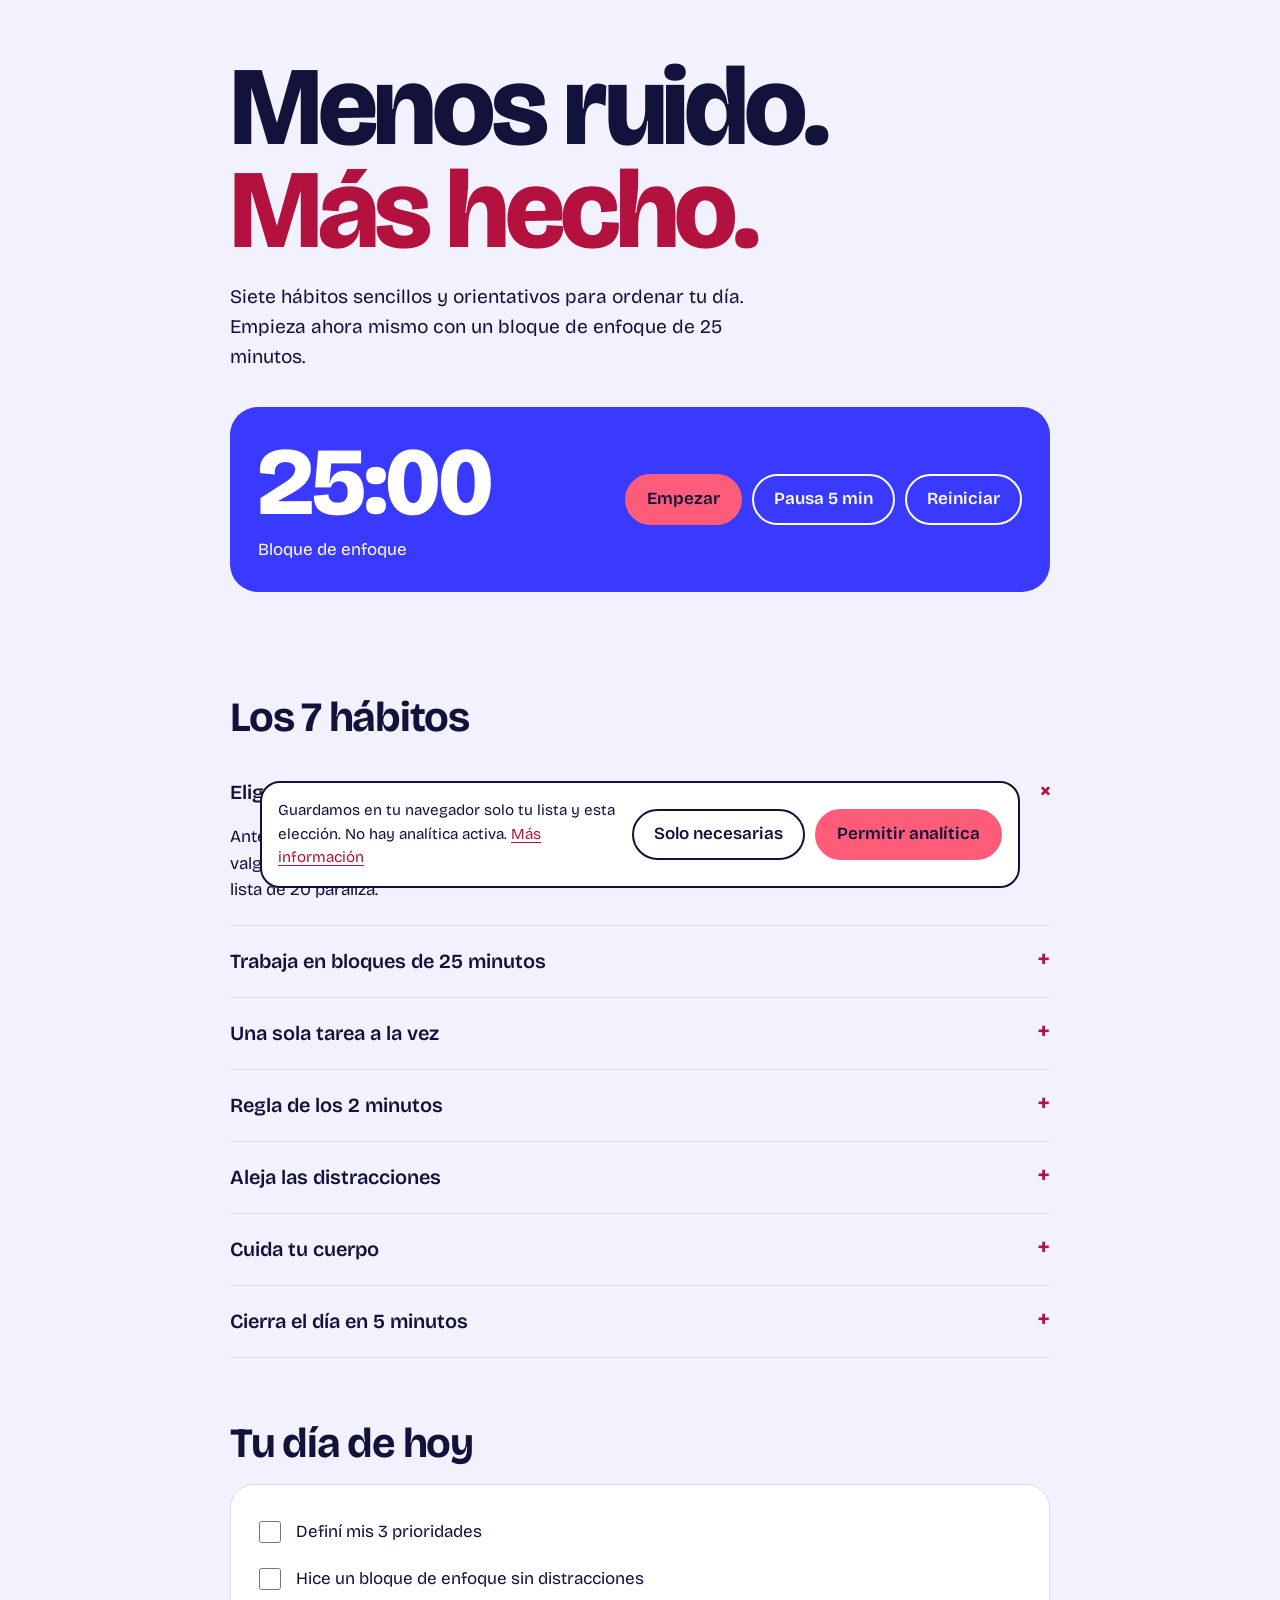
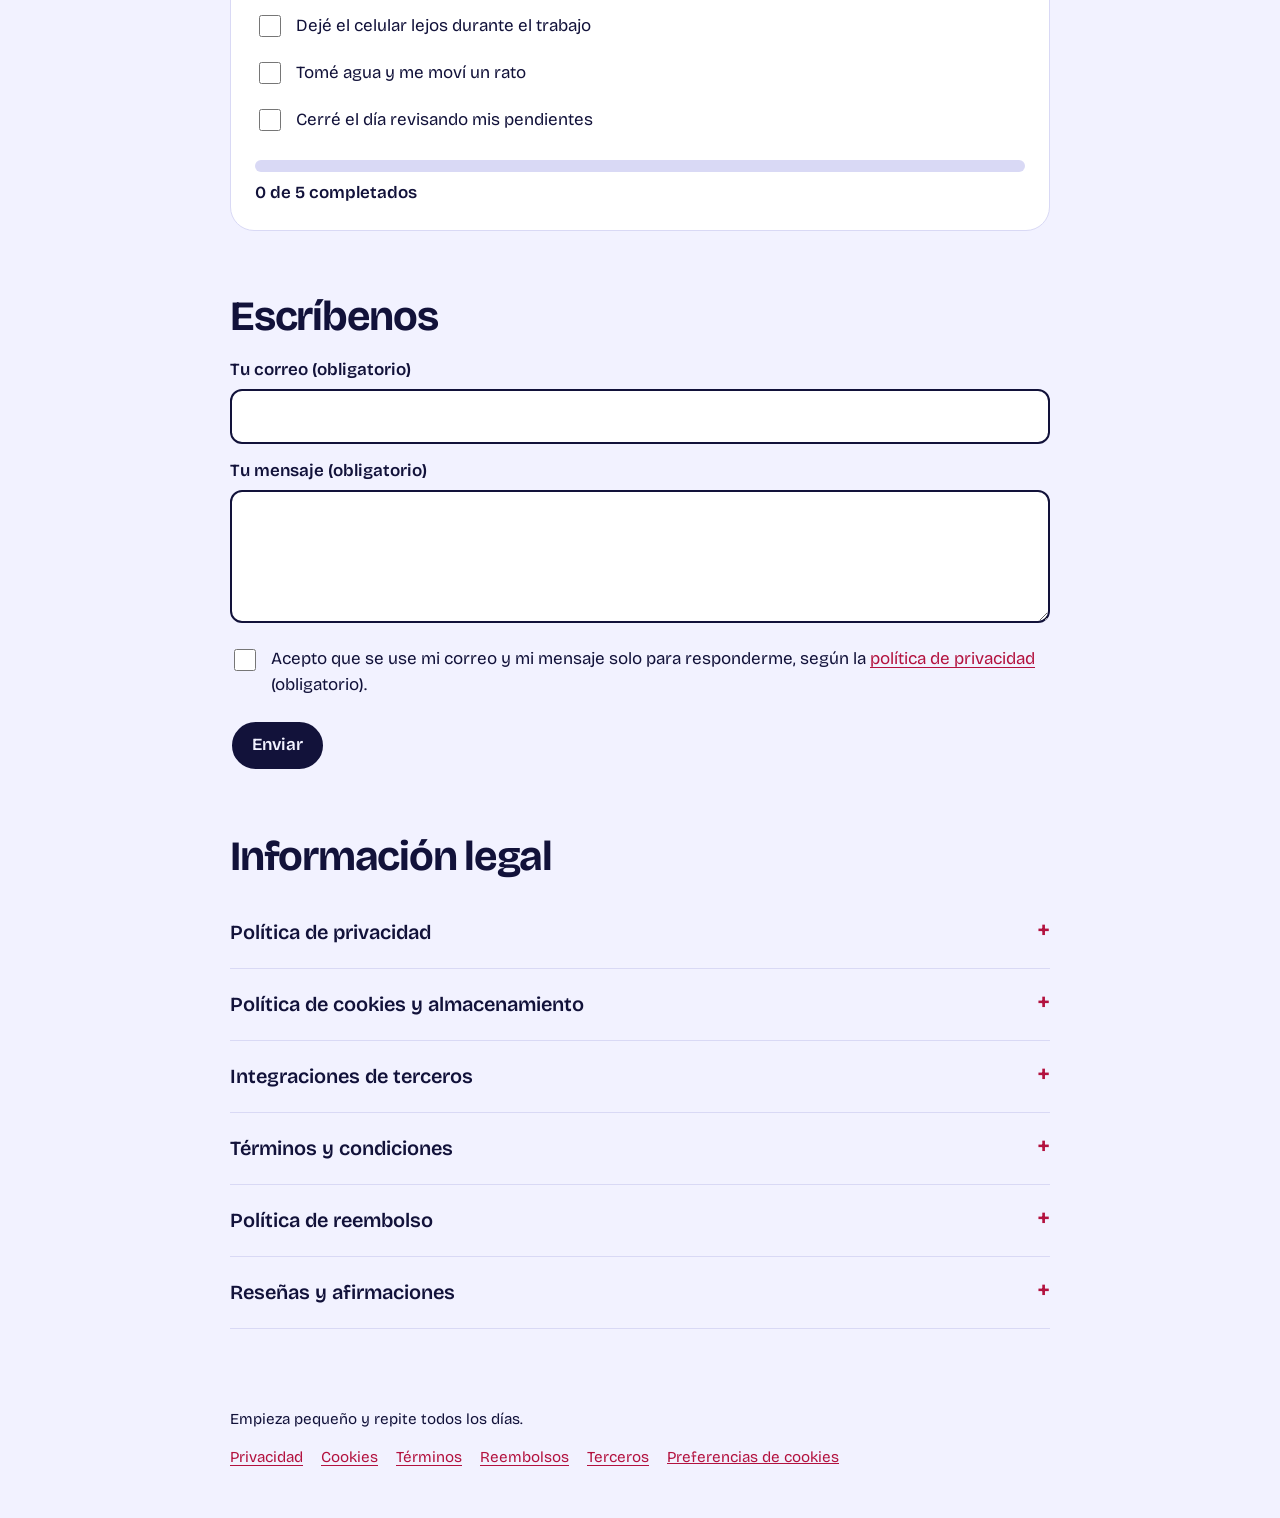
==== index.html @ 984dfef1 "Rename index (2).html to index.html" ====
<!DOCTYPE html>
<html lang="es">
<head>
<meta charset="utf-8">
<meta name="viewport" content="width=device-width, initial-scale=1, viewport-fit=cover">
<meta name="description" content="Siete hábitos simples para ordenar tu día y ser más productivo, con temporizador de enfoque y lista diaria.">
<meta property="og:title" content="Menos ruido, más hecho">
<meta property="og:description" content="Siete hábitos para un día más productivo.">
<link rel="icon" href="data:image/svg+xml,<svg xmlns=%22http://www.w3.org/2000/svg%22 viewBox=%220 0 100 100%22><text y=%22.9em%22 font-size=%2290%22>⚡</text></svg>">
<title>Menos ruido, más hecho: hábitos para un día productivo</title>
<link href="https://fonts.googleapis.com/css2?family=Bricolage+Grotesque:opsz,wght@12..96,400;12..96,600;12..96,800&display=swap" rel="stylesheet">
<style>
:root{--bg:#F2F2FF;--ink:#12123A;--blue:#3A3AFF;--on-blue:#fff;--coral:#FF5C7A;--accent:#B3123F;--card:#fff;--line:#d9d9f5;
box-sizing:border-box;padding-top:env(safe-area-inset-top,0px);padding-bottom:env(safe-area-inset-bottom,0px)}
@media (prefers-color-scheme:dark){:root:not([data-theme="light"]){--bg:#0E0E2A;--ink:#EDEDFF;--blue:#4A4AD8;--accent:#FF8FA6;--card:#191948;--line:#2e2e6b}}
:root[data-theme="dark"]{--bg:#0E0E2A;--ink:#EDEDFF;--blue:#4A4AD8;--accent:#FF8FA6;--card:#191948;--line:#2e2e6b}
html{scroll-padding-top:env(safe-area-inset-top,0px)}
*{box-sizing:border-box}
body{margin:0;background:var(--bg);color:var(--ink);font-family:'Bricolage Grotesque',system-ui,sans-serif;line-height:1.55;font-size:17px}
.wrap{max-width:860px;margin:0 auto;padding:0 20px}
header{padding:56px 0 40px}
h1{font-size:clamp(3rem,13vw,7rem);line-height:.92;font-weight:800;letter-spacing:-.04em;margin:0 0 20px}
h1 span{color:var(--accent);display:block}
.lead{max-width:34rem;font-size:1.2rem;margin:0}
.timer{background:var(--blue);color:var(--on-blue);border-radius:28px;padding:28px;margin:36px 0 0;display:flex;flex-wrap:wrap;gap:20px;align-items:center;justify-content:space-between}
.time{font-size:clamp(3.5rem,16vw,6rem);font-weight:800;letter-spacing:-.03em;line-height:1;font-variant-numeric:tabular-nums}
.timer p{margin:6px 0 0}
.btns{display:flex;gap:10px;flex-wrap:wrap}
button{font:inherit;font-weight:600;cursor:pointer;border:2px solid currentColor;background:transparent;color:inherit;border-radius:999px;padding:10px 20px}
button.main{background:var(--coral);border-color:var(--coral);color:#12123A}
button:focus-visible,summary:focus-visible,input:focus-visible{outline:3px solid var(--coral);outline-offset:3px}
h2{font-size:clamp(1.8rem,6vw,2.6rem);letter-spacing:-.03em;margin:64px 0 18px;line-height:1.05}
details{border-bottom:1px solid var(--line);padding:4px 0}
summary{cursor:pointer;font-size:1.25rem;font-weight:600;padding:16px 0;list-style:none;display:flex;justify-content:space-between;gap:16px}
summary::-webkit-details-marker{display:none}
summary::after{content:"+";color:var(--accent);font-size:1.6rem;line-height:1;transition:transform .2s}
details[open] summary::after{transform:rotate(45deg)}
details p{margin:0 0 18px;max-width:38rem}
.check{background:var(--card);border-radius:24px;padding:24px;border:1px solid var(--line)}
.check label{display:flex;gap:12px;align-items:flex-start;padding:10px 0;cursor:pointer}
.check input{width:22px;height:22px;accent-color:var(--blue);margin-top:2px;flex:none}
.check input:checked+span{text-decoration:line-through;opacity:.55}
.bar{height:12px;background:var(--line);border-radius:99px;overflow:hidden;margin:16px 0 8px}
.bar i{display:block;height:100%;width:0;background:var(--coral);transition:width .3s}
#msg{margin:0;font-weight:600}
footer{padding:64px 0 48px;opacity:.7;font-size:.95rem}
@media (prefers-reduced-motion:reduce){*{transition:none!important}}
.timer button.main{color:#12123A}
body{cursor:url("data:image/svg+xml,%3Csvg xmlns='http://www.w3.org/2000/svg' width='32' height='32'%3E%3Ccircle cx='16' cy='16' r='13' fill='%233A3AFF' stroke='white' stroke-width='2'/%3E%3Cpath d='M16 8v8l5 3' stroke='white' stroke-width='2.5' fill='none' stroke-linecap='round'/%3E%3C/svg%3E") 16 16,auto}
[hidden]{display:none!important}
a{color:var(--accent);text-underline-offset:3px}
a:focus-visible,textarea:focus-visible{outline:3px solid var(--coral);outline-offset:3px}
.skip{position:absolute;left:-999px;top:8px;background:var(--ink);color:var(--bg);padding:10px 16px;border-radius:8px;z-index:20}.skip:focus{left:8px}
.f label{display:block;font-weight:600;margin:14px 0 6px}
.f input[type=email],.f textarea{width:100%;font:inherit;padding:12px;border-radius:12px;border:2px solid var(--ink);background:var(--card);color:var(--ink)}
.f .c{display:flex;gap:12px;font-weight:400}.f .c input{width:22px;height:22px;accent-color:var(--blue);flex:none;margin-top:3px}
.f button{margin-top:16px;background:var(--ink);color:var(--bg)}
.ck{position:fixed;left:12px;right:12px;bottom:calc(12px + env(safe-area-inset-bottom,0px));max-width:760px;margin:auto;background:var(--card);border:2px solid var(--ink);border-radius:20px;padding:16px;z-index:9;display:flex;flex-wrap:wrap;gap:12px;align-items:center;justify-content:space-between}
.ck p{margin:0;flex:1 1 280px;font-size:.95rem}
footer nav{display:flex;flex-wrap:wrap;gap:8px 18px;margin-top:12px}
footer button{border:0;padding:0;text-decoration:underline;color:var(--accent);font-weight:400;border-radius:4px}
footer{opacity:1!important}
</style>
</head>
<body>
<a class="skip" href="#main">Saltar al contenido</a>
<div class="wrap">
<header>
<h1>Menos ruido.<span>Más hecho.</span></h1>
<p class="lead">Siete hábitos sencillos y orientativos para ordenar tu día. Empieza ahora mismo con un bloque de enfoque de 25 minutos.</p>
<div class="timer" role="timer" aria-label="Temporizador de enfoque">
<div><div class="time" id="t" aria-live="off">25:00</div><p id="mode">Bloque de enfoque</p></div>
<div class="btns">
<button class="main" id="go">Empezar</button>
<button id="brk">Pausa 5 min</button>
<button id="rst">Reiniciar</button>
</div>
</div>
</header>

<section id="main" tabindex="-1">
<h2>Los 7 hábitos</h2>
<details open><summary>Elige tus 3 prioridades</summary><p>Antes de abrir el correo o el celular, escribe las tres cosas que harían que hoy valga la pena. Todo lo demás es secundario. Una lista corta se cumple; una lista de 20 paraliza.</p></details>
<details><summary>Trabaja en bloques de 25 minutos</summary><p>La técnica Pomodoro: 25 minutos de enfoque total y 5 de descanso. Después de cuatro bloques, toma una pausa larga de 15 a 30 minutos. El temporizador de arriba te sirve para empezar.</p></details>
<details><summary>Una sola tarea a la vez</summary><p>Cambiar de tarea con frecuencia suele restar concentración. Termina o pausa una actividad de forma consciente antes de pasar a la siguiente.</p></details>
<details><summary>Regla de los 2 minutos</summary><p>Si algo te toma menos de dos minutos (responder un mensaje, guardar un documento), hazlo en el momento. Si toma más, agéndalo y sácalo de tu cabeza.</p></details>
<details><summary>Aleja las distracciones</summary><p>Pon el celular boca abajo o en otra habitación, silencia las notificaciones y cierra las pestañas que no necesitas. Un entorno con menos interrupciones suele facilitar el enfoque.</p></details>
<details><summary>Cuida tu cuerpo</summary><p>Dormir entre 7 y 9 horas, tomar agua y moverte unos minutos cada hora suelen ayudar a mantener la concentración, aunque cada persona es distinta.</p></details>
<details><summary>Cierra el día en 5 minutos</summary><p>Revisa qué lograste, anota lo pendiente y define la primera tarea de mañana. Así es más fácil desconectar y empezar con claridad el día siguiente.</p></details>
</section>

<section>
<h2>Tu día de hoy</h2>
<div class="check" id="list">
<label><input type="checkbox"><span>Definí mis 3 prioridades</span></label>
<label><input type="checkbox"><span>Hice un bloque de enfoque sin distracciones</span></label>
<label><input type="checkbox"><span>Dejé el celular lejos durante el trabajo</span></label>
<label><input type="checkbox"><span>Tomé agua y me moví un rato</span></label>
<label><input type="checkbox"><span>Cerré el día revisando mis pendientes</span></label>
<div class="bar" aria-hidden="true"><i id="fill"></i></div>
<p id="msg">0 de 5 completados</p>
</div>
</section>

<section>
<h2>Escríbenos</h2>
<form class="f" action="mailto:diego.palma.gomez118@gmail.com" method="post" enctype="text/plain">
<label for="em">Tu correo (obligatorio)</label><input id="em" name="correo" type="email" required autocomplete="email">
<label for="ms">Tu mensaje (obligatorio)</label><textarea id="ms" name="mensaje" rows="4" required></textarea>
<label class="c" for="cn"><input id="cn" name="consentimiento" type="checkbox" required><span>Acepto que se use mi correo y mi mensaje solo para responderme, según la <a href="#privacidad" data-open="privacidad">política de privacidad</a> (obligatorio).</span></label>
<button type="submit">Enviar</button>
</form>
</section>
<section id="legal">
<h2>Información legal</h2>
<details id="privacidad"><summary>Política de privacidad</summary><p><b>Responsable:</b> Diego Portillo Palma, diego.palma.gomez118@gmail.com. <b>Datos que se tratan:</b> solo tu correo y tu mensaje si usas el formulario, y nada más. <b>Finalidad:</b> responderte. <b>Base legal:</b> tu consentimiento, que puedes retirar cuando quieras. <b>Conservación:</b> el tiempo necesario para atender tu consulta. El formulario abre tu aplicación de correo; esta web no guarda esos datos. <b>Derechos:</b> acceso, rectificación, supresión, oposición, limitación y portabilidad, escribiendo al correo indicado. Puedes reclamar ante la Agencia Española de Protección de Datos (aepd.es).</p></details>
<details id="cookies"><summary>Política de cookies y almacenamiento</summary><p>Esta web no usa cookies propias. Usa el almacenamiento local de tu navegador solo para dos cosas necesarias: recordar tu lista del día y recordar tu elección sobre cookies. Ahora mismo no hay analítica ni seguimiento activo. Si se añadiera, solo se cargaría si aceptas "Permitir analítica", y podrás cambiar la decisión desde el enlace del pie de página.</p></details>
<details id="terceros"><summary>Integraciones de terceros</summary><p>La web carga la tipografía desde Google Fonts, por lo que Google recibe tu dirección IP al abrirla. No hay redes sociales, publicidad ni otros servicios externos.</p></details>
<details id="terminos"><summary>Términos y condiciones</summary><p>El contenido es informativo y orientativo: no es consejo médico, psicológico ni profesional, y no garantiza resultados. Úsalo bajo tu propia responsabilidad. Los textos y el diseño pertenecen a Diego Portillo Palma. El editor no responde de daños derivados del uso de la información, salvo lo que establezca la ley. Legislación aplicable: España.</p></details>
<details id="reembolsos"><summary>Política de reembolso</summary><p>Esta web no vende productos ni servicios y no hay pagos, por lo que no hay reembolsos. Si algún día se ofreciera algo de pago, se publicarán antes las condiciones de devolución y el derecho de desistimiento.</p></details>
<details id="resenas"><summary>Reseñas y afirmaciones</summary><p>Esta web no publica reseñas ni testimonios, y no hay valoraciones falsas ni inventadas. Los consejos son técnicas de uso común presentadas como orientación, no como promesas de resultados.</p></details>
</section>
<div class="ck" id="ck" role="region" aria-label="Aviso de cookies" hidden>
<p>Guardamos en tu navegador solo tu lista y esta elección. No hay analítica activa. <a href="#cookies" data-open="cookies">Más información</a></p>
<div class="btns"><button id="ckno">Solo necesarias</button><button id="ckyes" class="main">Permitir analítica</button></div>
</div>
<footer>
<p>Empieza pequeño y repite todos los días.</p>
<nav aria-label="Información legal"><a href="#privacidad" data-open="privacidad">Privacidad</a><a href="#cookies" data-open="cookies">Cookies</a><a href="#terminos" data-open="terminos">Términos</a><a href="#reembolsos" data-open="reembolsos">Reembolsos</a><a href="#terceros" data-open="terceros">Terceros</a><button id="ckset" type="button">Preferencias de cookies</button></nav>
</footer>
</div>

<script>
(function(){
var t=document.getElementById('t'),mode=document.getElementById('mode'),go=document.getElementById('go');
var len=1500,left=len,timer=null;
function show(){var m=Math.floor(left/60),s=left%60;t.textContent=(m<10?'0':'')+m+':'+(s<10?'0':'')+s;document.title=(timer?t.textContent+' · ':'')+'Menos ruido, más hecho'}
function stop(){clearInterval(timer);timer=null;go.textContent='Empezar'}
function set(sec,label){stop();len=left=sec;mode.textContent=label;show()}
go.onclick=function(){
if(timer){stop();go.textContent='Continuar';return}
go.textContent='Pausar';
timer=setInterval(function(){left--;if(left<=0){left=0;stop();mode.textContent='¡Listo! Buen trabajo';go.textContent='Empezar'}show()},1000)};
document.getElementById('rst').onclick=function(){set(1500,'Bloque de enfoque')};
document.getElementById('brk').onclick=function(){set(300,'Pausa: estírate y toma agua')};

var boxes=document.querySelectorAll('#list input'),fill=document.getElementById('fill'),msg=document.getElementById('msg');
var key='prod-'+new Date().toDateString();
try{var saved=JSON.parse(localStorage.getItem(key)||'[]');boxes.forEach(function(b,i){b.checked=!!saved[i]})}catch(e){}
function upd(){var n=0,arr=[];boxes.forEach(function(b){arr.push(b.checked);if(b.checked)n++});
fill.style.width=(n/boxes.length*100)+'%';
msg.textContent=n===boxes.length?'¡Día completo! Lo lograste.':n+' de '+boxes.length+' completados';
try{localStorage.setItem(key,JSON.stringify(arr))}catch(e){}}
boxes.forEach(function(b){b.onchange=upd});upd();
var ck=document.getElementById('ck'),c=null;
try{c=localStorage.getItem('consent')}catch(e){}
function loadAnalytics(){/* El script de analítica iría aquí y solo se ejecuta con consentimiento */}
if(c==='yes')loadAnalytics();
if(!c)ck.hidden=false;
function pick(v){try{localStorage.setItem('consent',v)}catch(e){}ck.hidden=true;if(v==='yes')loadAnalytics()}
document.getElementById('ckno').onclick=function(){pick('no')};
document.getElementById('ckyes').onclick=function(){pick('yes')};
document.getElementById('ckset').onclick=function(){ck.hidden=false;document.getElementById('ckno').focus()};
document.querySelectorAll('[data-open]').forEach(function(a){a.addEventListener('click',function(){var d=document.getElementById(a.getAttribute('data-open'));if(d)d.open=true})});
})();
</script>
</body>
</html>
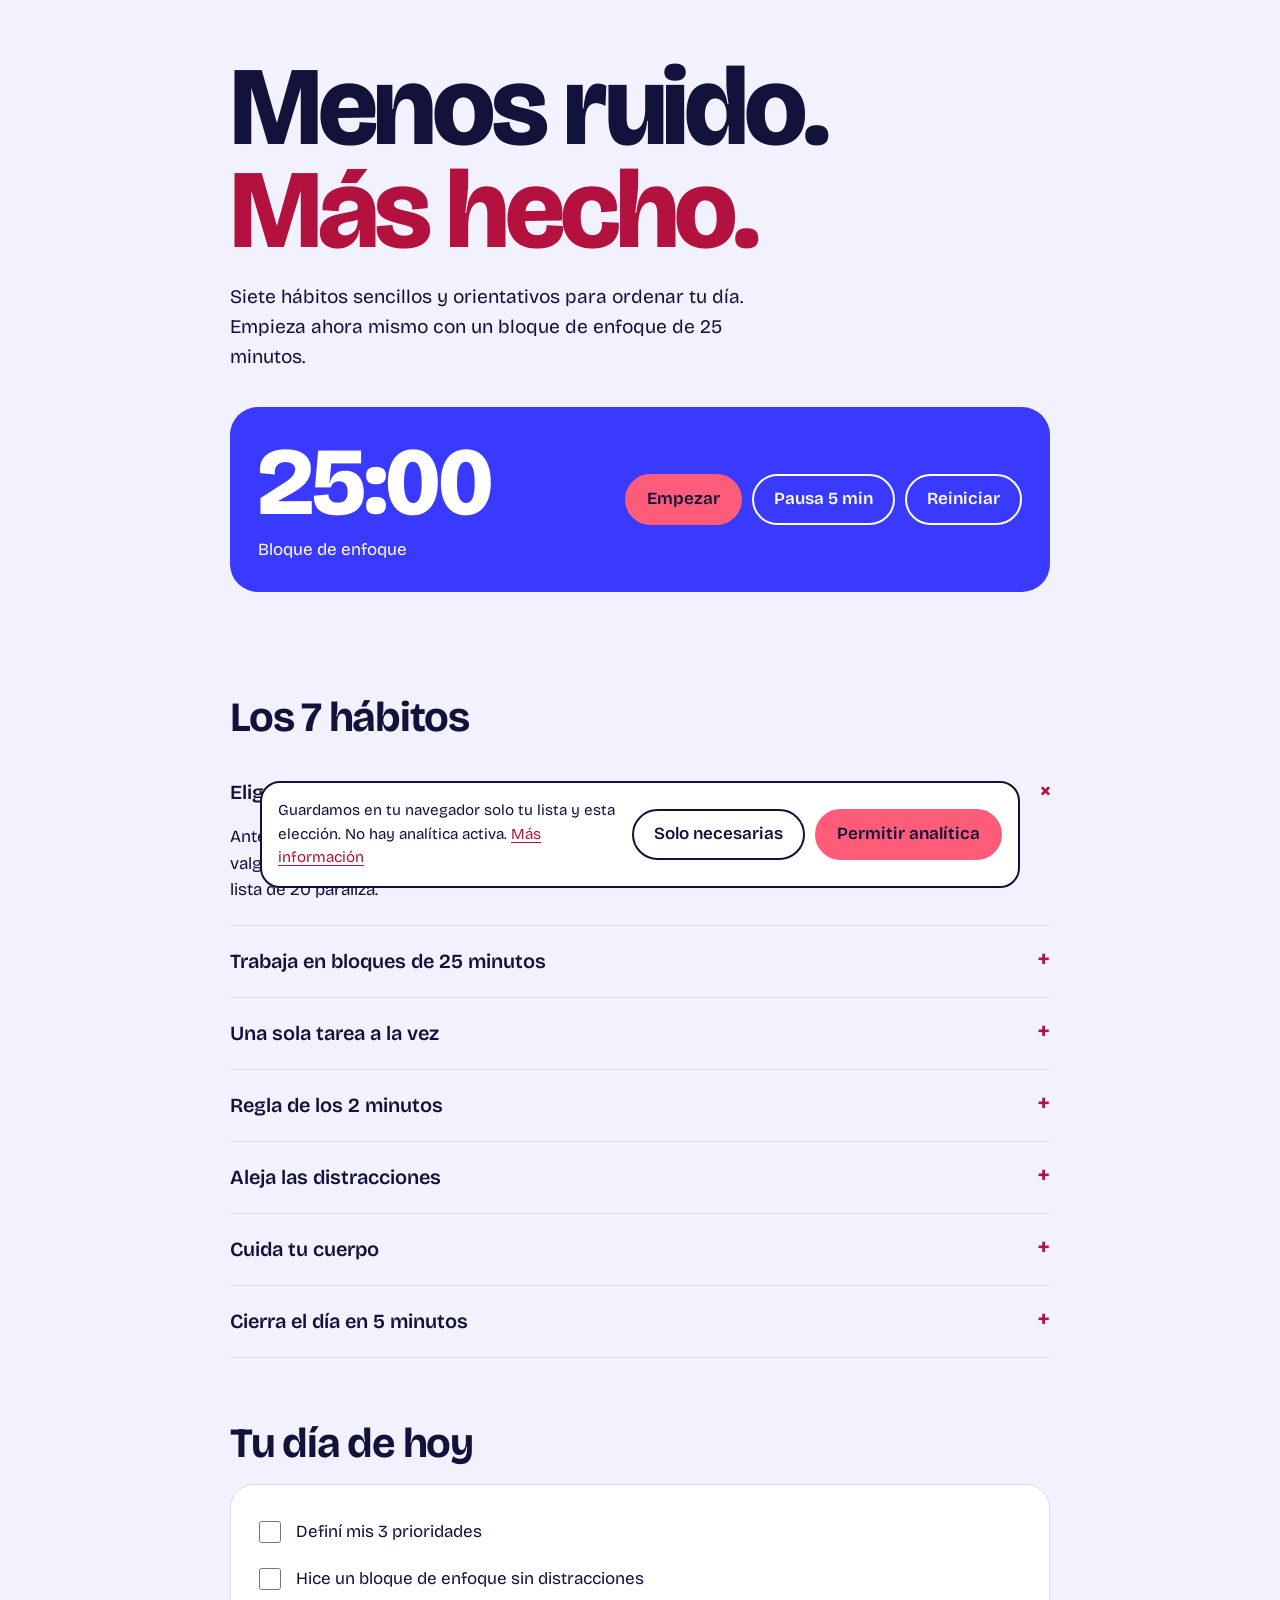
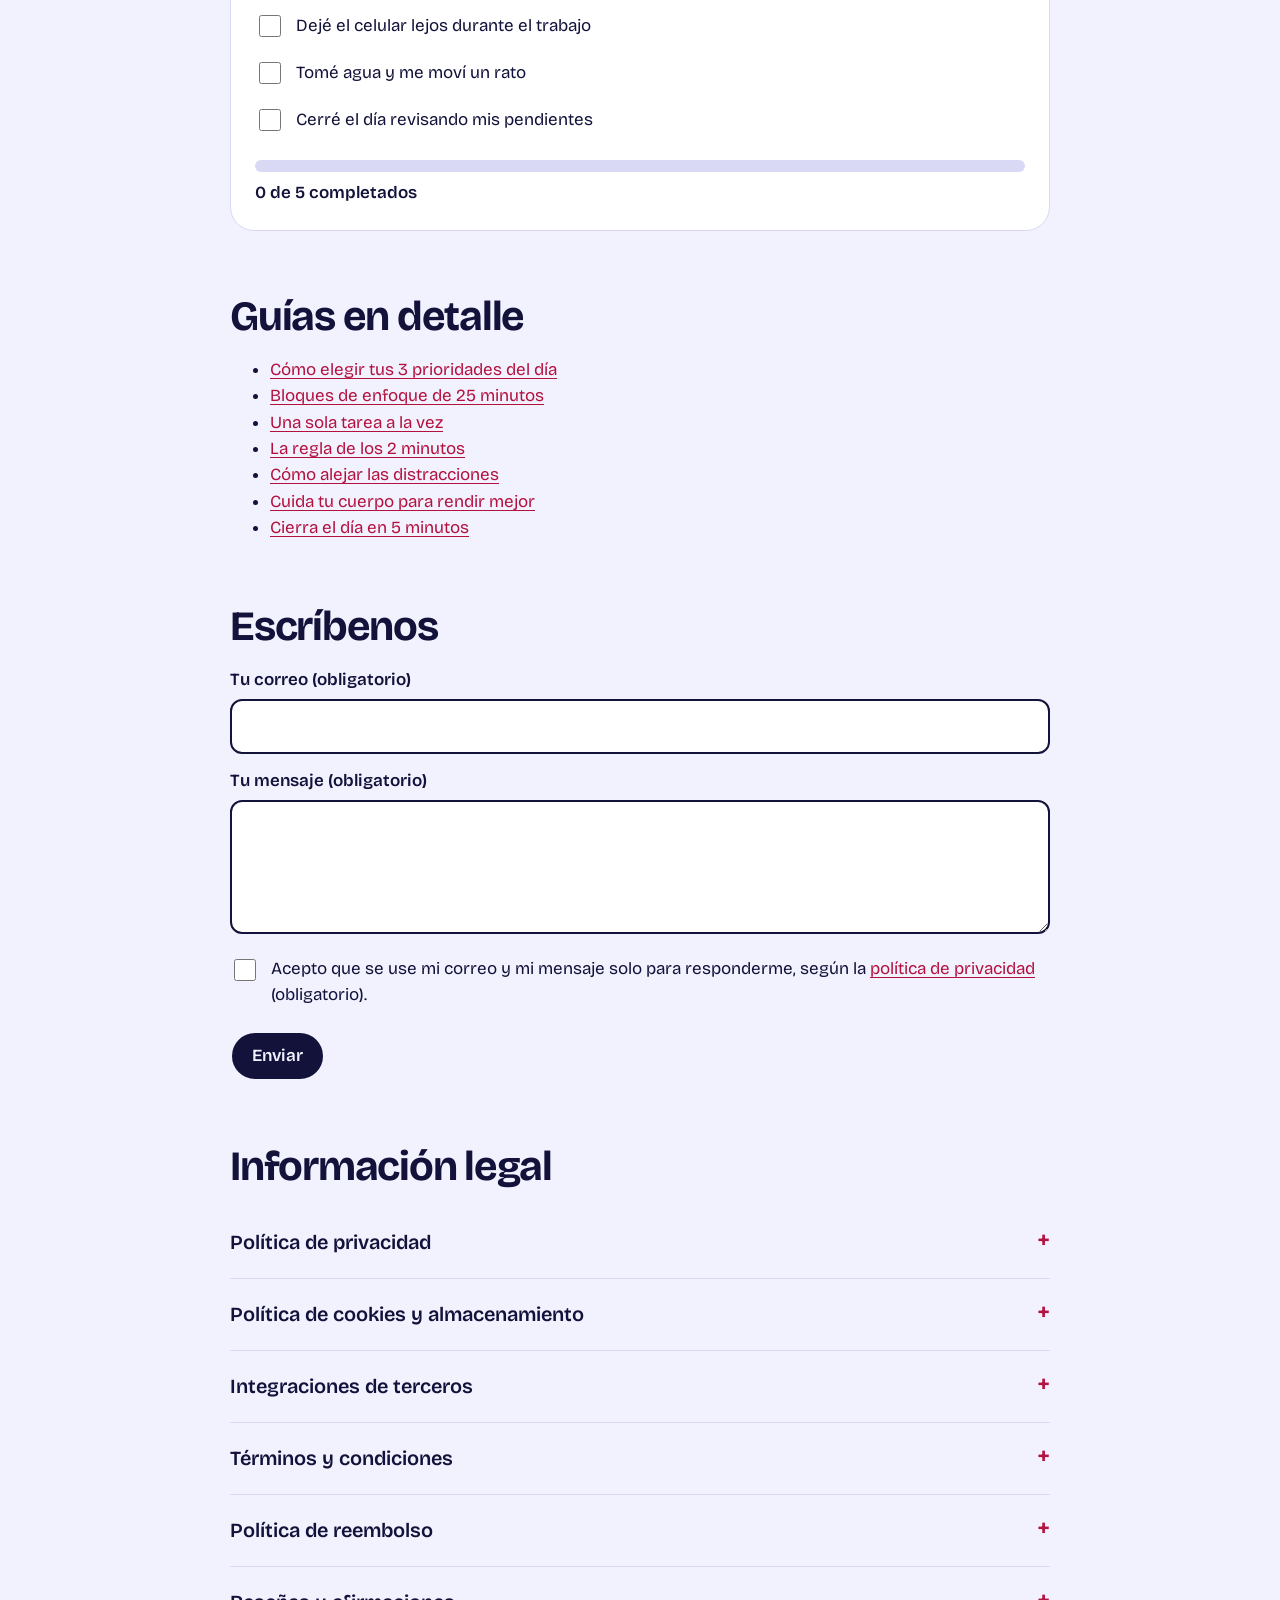
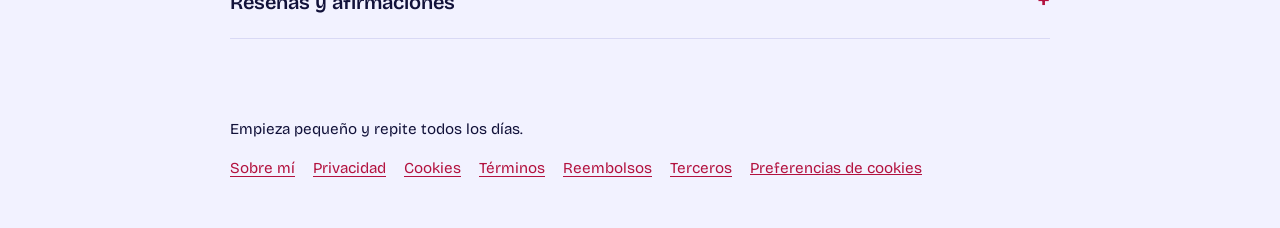
==== commit b648d742: "Add files via upload" ====
--- a/index.html
+++ b/index.html
@@ -102,6 +102,7 @@
 </div>
 </section>
 
+<section><h2>Guías en detalle</h2><ul><li><a href="guias/prioridades.html">Cómo elegir tus 3 prioridades del día</a></li><li><a href="guias/pomodoro.html">Bloques de enfoque de 25 minutos</a></li><li><a href="guias/una-tarea.html">Una sola tarea a la vez</a></li><li><a href="guias/dos-minutos.html">La regla de los 2 minutos</a></li><li><a href="guias/distracciones.html">Cómo alejar las distracciones</a></li><li><a href="guias/cuerpo.html">Cuida tu cuerpo para rendir mejor</a></li><li><a href="guias/cierre-del-dia.html">Cierra el día en 5 minutos</a></li></ul></section>
 <section>
 <h2>Escríbenos</h2>
 <form class="f" action="mailto:diego.palma.gomez118@gmail.com" method="post" enctype="text/plain">
@@ -126,7 +127,7 @@
 </div>
 <footer>
 <p>Empieza pequeño y repite todos los días.</p>
-<nav aria-label="Información legal"><a href="#privacidad" data-open="privacidad">Privacidad</a><a href="#cookies" data-open="cookies">Cookies</a><a href="#terminos" data-open="terminos">Términos</a><a href="#reembolsos" data-open="reembolsos">Reembolsos</a><a href="#terceros" data-open="terceros">Terceros</a><button id="ckset" type="button">Preferencias de cookies</button></nav>
+<nav aria-label="Información legal"><a href="sobre-mi.html">Sobre mí</a><a href="#privacidad" data-open="privacidad">Privacidad</a><a href="#cookies" data-open="cookies">Cookies</a><a href="#terminos" data-open="terminos">Términos</a><a href="#reembolsos" data-open="reembolsos">Reembolsos</a><a href="#terceros" data-open="terceros">Terceros</a><button id="ckset" type="button">Preferencias de cookies</button></nav>
 </footer>
 </div>
 
